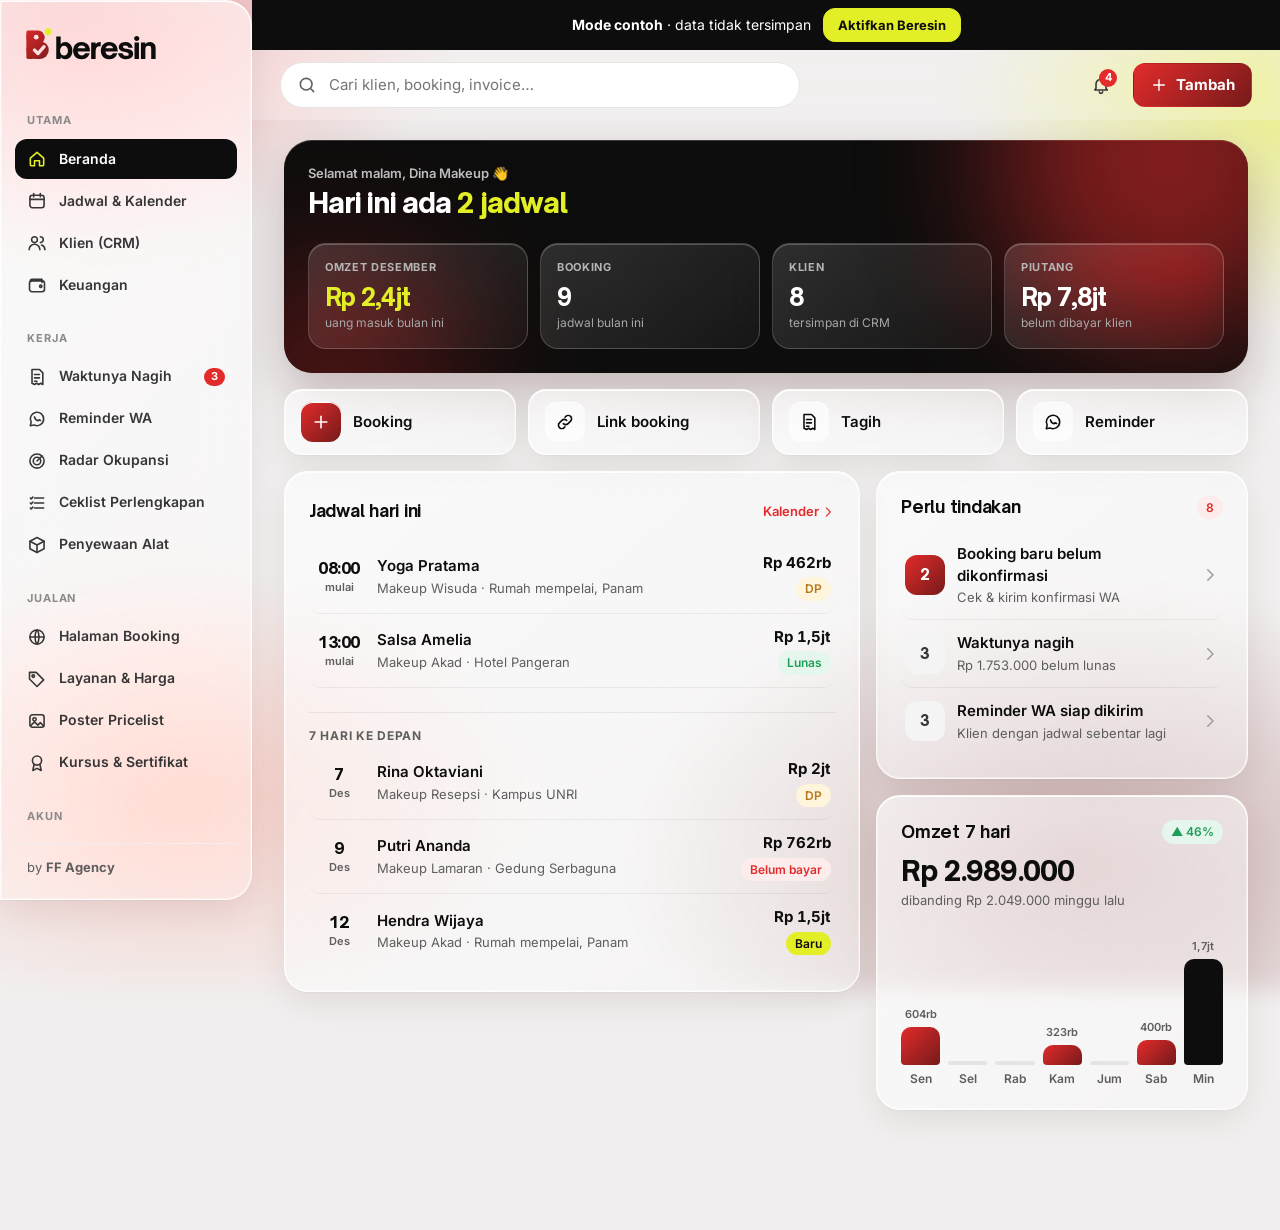
==== index.html @ 9c4baf49 "Update (v25)" ====
<!doctype html>
<html lang="id">
<head>
<meta charset="utf-8">
<meta name="viewport" content="width=device-width, initial-scale=1, viewport-fit=cover">
<title>Beresin</title>
<meta name="description" content="Kelola jadwal, booking, invoice & keuangan bisnis jasa — by FF Agency">
<meta name="theme-color" content="#0D0D0D">
<link rel="manifest" href="manifest.json">
<link rel="icon" href="img/icon.svg" type="image/svg+xml">
<link rel="apple-touch-icon" href="img/ikon-192.png">
<link rel="stylesheet" href="app.css?v=25">
</head>
<body>
<aside class="samping" id="samping">
  <a class="logo" href="#/beranda" aria-label="Beresin"><img src="img/beresin_logo_terang.svg" alt="beresin"></a>
  <nav id="navSamping"></nav>
  <div class="samping-bawah"><span class="by">by <b>FF Agency</b></span></div>
</aside>
<header class="atas">
  <a class="logo-hp" href="#/beranda"><img src="img/beresin_logo_terang.svg" alt="beresin"></a>
  <label class="cari-atas"><svg class="ik" viewBox="0 0 24 24"><circle cx="11" cy="11" r="7"/><path d="M20 20l-3.5-3.5"/></svg><input id="cariAtas" type="search" placeholder="Cari klien, booking, invoice…" autocomplete="off"></label>
  <button class="ikon-btn lonceng" data-act="go" data-v="notif" aria-label="Notifikasi"><svg class="ik" viewBox="0 0 24 24"><path d="M6 16V11a6 6 0 0 1 12 0v5l1.5 2h-15z"/><path d="M10 20a2 2 0 0 0 4 0"/></svg><span id="badgeNotif" hidden></span></button>
  <button class="btn btn-merah tambah-atas" data-act="menuTambah"><svg class="ik" viewBox="0 0 24 24"><path d="M12 5v14M5 12h14"/></svg>Tambah</button>
</header>
<main id="view" tabindex="-1"></main>
<nav class="bawah" id="navBawah"></nav>
<div id="modal" class="modal" hidden></div>
<div id="toast" class="toast" role="status" aria-live="polite"></div>
<input type="file" id="filePulih" accept="application/json" hidden>
<input type="file" id="fileGambar" accept="image/*" multiple hidden>
<script src="js/core.js?v=25"></script>
<script src="js/ui.js?v=25"></script>
<script src="js/v_beranda.js?v=25"></script>
<script src="js/v_booking.js?v=25"></script>
<script src="js/v_klien.js?v=25"></script>
<script src="js/v_uang.js?v=25"></script>
<script src="js/v_publik.js?v=25"></script>
<script src="js/v_lain.js?v=25"></script>
<script src="js/lisensi.js?v=25"></script>
<script src="js/sinkron.js?v=25"></script>
<script src="js/app.js?v=25"></script>
</body>
</html>
---- app.css ----
[hidden]{display:none!important}
@font-face{font-family:'OSO';src:url(fonts/OpenSauceOne-ExtraBold.ttf);font-weight:800;font-display:swap}
@font-face{font-family:'OSO';src:url(fonts/OpenSauceOne-Bold.ttf);font-weight:700;font-display:swap}
@font-face{font-family:'Inter';src:url(fonts/Inter-Regular.ttf);font-weight:400;font-display:swap}
@font-face{font-family:'Inter';src:url(fonts/Inter-SemiBold.ttf);font-weight:600;font-display:swap}
@font-face{font-family:'Inter';src:url(fonts/Inter-Bold.ttf);font-weight:700;font-display:swap}
:root{
  --merah:#E32B2B; --merah2:#761A1A; --grad:linear-gradient(135deg,#E32B2B,#761A1A);
  --ink:#0D0D0D; --ink2:#363636; --muted:#6B6B6B; --garis:#E4E4E4; --garis2:#EFEFEF;
  --bg:#F4F4F4; --putih:#FFF; --neon:#E3EF26; --neon-t:#5C6300;
  --hijau:#1E9E5A; --hijau-s:#E5F6EC; --kuning:#B7791F; --kuning-s:#FFF4DC; --merah-s:#FDECEC;
  --r:20px; --r-s:14px; --bayang:0 1px 2px rgba(0,0,0,.04),0 8px 24px rgba(0,0,0,.05); --bayang-l:0 30px 80px rgba(0,0,0,.25);
  --judul:'OSO',system-ui,sans-serif; --teks:'Inter',system-ui,-apple-system,'Segoe UI',Roboto,sans-serif;
  color-scheme:light;
}
*{box-sizing:border-box}
html,body{margin:0}
body{font-family:var(--teks);font-size:15px;line-height:1.45;color:var(--ink);background:var(--bg);min-height:100vh;-webkit-font-smoothing:antialiased;padding-left:252px}
body.kunci{overflow:hidden}
body.publik{padding-left:0}
body.publik .samping,body.publik .atas,body.publik .bawah{display:none}
button,input,select,textarea{font:inherit;color:inherit}
button{cursor:pointer}
a{color:inherit}
h1,h2,h3,h4{font-family:var(--judul);font-weight:800;letter-spacing:-.035em;margin:0;line-height:1.1}
.tnum{font-variant-numeric:tabular-nums}
.muted{color:var(--muted)}
.ik{width:20px;height:20px;fill:none;stroke:currentColor;stroke-width:1.9;stroke-linecap:round;stroke-linejoin:round;flex:none}

/* ---------- sidebar (desktop) ---------- */
.samping{position:fixed;inset:0 auto 0 0;width:252px;background:var(--putih);border-right:1px solid var(--garis2);display:flex;flex-direction:column;padding:22px 14px;z-index:30}
.samping .logo img{height:34px;margin:4px 10px 22px}
.samping nav{display:flex;flex-direction:column;gap:2px;overflow:auto;flex:1}
.samping nav .grup{font-size:11px;font-weight:700;letter-spacing:.08em;text-transform:uppercase;color:#9a9a9a;margin:16px 12px 6px}
.samping nav a{display:flex;align-items:center;gap:12px;padding:10px 12px;border-radius:12px;text-decoration:none;font-weight:600;color:var(--ink2)}
.samping nav a:hover{background:var(--bg)}
.samping nav a.on{background:var(--ink);color:#fff}
.samping nav a.on .ik{color:var(--neon)}
.samping nav a .jml{margin-left:auto;background:var(--merah);color:#fff;font-size:11px;font-weight:700;border-radius:99px;padding:1px 7px}
.samping-bawah{padding:14px 12px 0;border-top:1px solid var(--garis2);font-size:13px;color:var(--muted)}

/* ---------- header ---------- */
.atas{position:sticky;top:0;z-index:20;display:flex;align-items:center;gap:12px;padding:12px 28px;background:rgba(244,244,244,.85);backdrop-filter:blur(16px);-webkit-backdrop-filter:blur(16px)}
.logo-hp{display:none}
.logo-hp img{height:28px;display:block}
.cari-atas{flex:1;max-width:520px;display:flex;align-items:center;gap:10px;background:var(--putih);border:1px solid var(--garis);border-radius:999px;padding:10px 16px;color:var(--muted)}
.cari-atas input{border:0;outline:0;flex:1;background:transparent;color:var(--ink);min-width:0}
.lonceng{margin-left:auto;position:relative}
.lonceng span{position:absolute;top:4px;right:4px;min-width:18px;height:18px;border-radius:9px;background:var(--merah);color:#fff;font-size:11px;font-weight:700;display:grid;place-items:center;padding:0 4px}
main{max-width:1180px;padding:8px 28px 120px;outline:0}

/* ---------- bottom nav (HP) ---------- */
.bawah{display:none}
@media (max-width:900px){
  body{padding-left:0}
  .samping{display:none}
  .atas{padding:10px 16px;gap:10px}
  .logo-hp{display:block}
  .cari-atas{display:none}
  .tambah-atas{display:none}
  main{padding:4px 16px 120px}
  .bawah{display:grid;grid-template-columns:repeat(5,1fr);position:fixed;left:10px;right:10px;bottom:calc(10px + env(safe-area-inset-bottom));z-index:25;background:rgba(13,13,13,.94);backdrop-filter:blur(16px);-webkit-backdrop-filter:blur(16px);border-radius:24px;padding:8px 6px;box-shadow:0 14px 40px rgba(0,0,0,.3)}
  .bawah a,.bawah button{border:0;background:none;color:#bdbdbd;display:flex;flex-direction:column;align-items:center;gap:3px;font-size:11px;font-weight:600;text-decoration:none;padding:4px 0}
  .bawah a.on{color:#fff}.bawah a.on .ik{color:var(--neon)}
  .bawah .fab{align-self:center}
  .bawah .fab span{width:48px;height:48px;border-radius:16px;background:var(--grad);display:grid;place-items:center;color:#fff;box-shadow:0 8px 20px rgba(227,43,43,.45);margin-top:-22px}
  .bawah .fab .ik{width:24px;height:24px;stroke-width:2.4}
}

/* ---------- komponen ---------- */
.btn{border:1px solid var(--garis);background:var(--putih);border-radius:12px;padding:10px 16px;font-weight:700;display:inline-flex;align-items:center;justify-content:center;gap:8px;white-space:nowrap;text-decoration:none;transition:transform .12s, background .15s}
.btn:active{transform:scale(.97)}
.btn:hover{border-color:#cfcfcf}
.btn .ik{width:18px;height:18px}
.btn-merah{background:var(--grad);border-color:transparent;color:#fff}
.btn-hitam{background:var(--ink);border-color:var(--ink);color:#fff}
.btn-hitam .ik{color:var(--neon)}
.btn-neon{background:var(--neon);border-color:var(--neon);color:var(--ink)}
.btn-wa{background:#1FAF5A;border-color:#1FAF5A;color:#fff}
.btn-hapus{color:var(--merah);border-color:#F3CACA}
.btn-kecil{padding:6px 11px;font-size:13px;border-radius:10px}
.btn-blok{width:100%}
.ikon-btn{border:0;background:transparent;width:40px;height:40px;border-radius:12px;display:grid;place-items:center;color:var(--ink2)}
.ikon-btn:hover{background:rgba(0,0,0,.05)}
.aksi-baris{display:flex;gap:10px;flex-wrap:wrap;justify-content:flex-end}
.kartu{background:var(--putih);border-radius:var(--r);box-shadow:var(--bayang);padding:20px}
.kartu+.kartu{margin-top:16px}
.kartu h3{font-size:19px;margin-bottom:12px;display:flex;align-items:center;gap:8px}
.judul-hal{display:flex;align-items:flex-end;justify-content:space-between;gap:16px;margin:18px 0 18px;flex-wrap:wrap}
.judul-hal h1{font-size:34px}
.judul-hal p{margin:6px 0 0;color:var(--muted)}
.grid{display:grid;gap:16px}
.g2{grid-template-columns:repeat(2,minmax(0,1fr))}.g3{grid-template-columns:repeat(3,minmax(0,1fr))}.g4{grid-template-columns:repeat(4,minmax(0,1fr))}
@media (max-width:900px){.g3,.g4{grid-template-columns:repeat(2,minmax(0,1fr))}.judul-hal h1{font-size:28px}}
@media (max-width:560px){.g2{grid-template-columns:1fr}}
.chip{display:inline-flex;align-items:center;gap:6px;font-size:12px;font-weight:700;padding:4px 10px;border-radius:999px;background:var(--bg);color:var(--ink2);white-space:nowrap}
.chip.lunas{background:var(--hijau-s);color:var(--hijau)}
.chip.dp{background:var(--kuning-s);color:var(--kuning)}
.chip.belum{background:var(--merah-s);color:var(--merah)}
.chip.hitam{background:var(--ink);color:#fff}
.chip.neon{background:var(--neon);color:var(--ink)}
.chip.batal{background:#eee;color:#888;text-decoration:line-through}
.kosong{text-align:center;padding:36px 16px;color:var(--muted)}
.kosong .ik{width:40px;height:40px;color:#c7c7c7;margin-bottom:8px}
.tabs{display:flex;gap:6px;background:var(--putih);padding:5px;border-radius:14px;box-shadow:var(--bayang);overflow:auto;scrollbar-width:none}
.tabs button{border:0;background:transparent;padding:8px 14px;border-radius:10px;font-weight:700;color:var(--muted);white-space:nowrap}
.tabs button.on{background:var(--ink);color:#fff}
.sep{height:1px;background:var(--garis2);margin:14px 0}

/* stat & hero */
.hero{position:relative;overflow:hidden;background:var(--ink);color:#fff;border-radius:26px;padding:26px;box-shadow:var(--bayang)}
.hero .gumpal{position:absolute;border-radius:50%;filter:blur(70px);pointer-events:none}
.hero>*{position:relative}
.hero .salam{color:#bdbdbd;font-weight:600}
.hero h1{font-size:30px;margin-top:4px}
.statgrid{display:grid;grid-template-columns:repeat(4,1fr);gap:12px;margin-top:22px}
@media (max-width:700px){.statgrid{grid-template-columns:repeat(2,1fr)}}
.stat{background:rgba(255,255,255,.07);border:1px solid rgba(255,255,255,.14);border-radius:18px;padding:14px 16px;backdrop-filter:blur(10px)}
.stat .l{font-size:11px;letter-spacing:.08em;text-transform:uppercase;color:#aaa;font-weight:700}
.stat .v{font-family:var(--judul);font-weight:800;font-size:24px;letter-spacing:-.03em;margin-top:4px}
.stat .v.neon{color:var(--neon)}
.stat .s{font-size:12px;color:#aaa;margin-top:2px}
.aksi-cepat{display:grid;grid-template-columns:repeat(4,1fr);gap:10px;margin-top:16px}
.aksi-cepat button{border:0;background:var(--putih);border-radius:18px;padding:14px 8px;display:flex;flex-direction:column;align-items:center;gap:8px;font-weight:700;font-size:13px;box-shadow:var(--bayang)}
.aksi-cepat button span{width:44px;height:44px;border-radius:14px;display:grid;place-items:center;background:var(--bg)}
.aksi-cepat button:first-child span{background:var(--grad);color:#fff}

/* list item */
.item{display:flex;align-items:center;gap:14px;padding:12px 4px;border-bottom:1px solid var(--garis2);cursor:pointer;border-radius:12px}
.item:last-child{border-bottom:0}
.item:hover{background:#fafafa}
.item .av{width:44px;height:44px;border-radius:14px;background:var(--bg);display:grid;place-items:center;font-family:var(--judul);font-weight:800;flex:none;color:var(--ink2)}
.item .av.merah{background:var(--grad);color:#fff}
.item .tengah{flex:1;min-width:0}
.item .t1{font-weight:700;white-space:nowrap;overflow:hidden;text-overflow:ellipsis}
.item .t2{font-size:13px;color:var(--muted);white-space:nowrap;overflow:hidden;text-overflow:ellipsis}
.item .kanan{text-align:right;flex:none}
.item .kanan b{display:block;font-variant-numeric:tabular-nums}
.waktu{width:56px;flex:none;text-align:center;font-family:var(--judul);font-weight:800;font-size:17px;letter-spacing:-.03em}
.waktu small{display:block;font-family:var(--teks);font-weight:600;font-size:11px;color:var(--muted);letter-spacing:0}

/* kalender */
.kal{display:grid;grid-template-columns:repeat(7,1fr);gap:6px}
.kal .h{font-size:11px;font-weight:700;color:var(--muted);text-align:center;padding:4px 0;text-transform:uppercase;letter-spacing:.05em}
.kal button{border:0;background:var(--bg);border-radius:12px;aspect-ratio:1/1;min-height:44px;display:flex;flex-direction:column;align-items:center;justify-content:center;gap:3px;font-weight:700;position:relative}
.kal button.lain{opacity:.35}
.kal button.ini{outline:2px solid var(--ink)}
.kal button.pilih{background:var(--ink);color:#fff}
.kal button .titik{display:flex;gap:2px}
.kal button .titik i{width:5px;height:5px;border-radius:50%;background:var(--merah)}
.kal button.pilih .titik i{background:var(--neon)}
.kal.radar button{color:var(--ink)}
.kal-kepala{display:flex;align-items:center;justify-content:space-between;margin-bottom:12px}
.kal-kepala h3{margin:0}

/* form */
.form{display:grid;gap:14px}
.f{display:grid;gap:6px}
.f>span{font-size:13px;font-weight:700;color:var(--ink2)}
.f small{color:var(--muted);font-size:12px}
.f input,.f select,.f textarea,.inp{width:100%;border:1px solid var(--garis);background:var(--putih);border-radius:12px;padding:11px 13px;outline:0;min-height:44px}
.f textarea{min-height:90px;resize:vertical}
.f input:focus,.f select:focus,.f textarea:focus,.inp:focus{border-color:var(--ink);box-shadow:0 0 0 3px rgba(13,13,13,.08)}
.dua{display:grid;grid-template-columns:1fr 1fr;gap:12px}
.tiga{display:grid;grid-template-columns:1fr 1fr 1fr;gap:12px}
@media (max-width:560px){.tiga{grid-template-columns:1fr 1fr}}
.bagian{border:1px solid var(--garis2);border-radius:16px;padding:16px;display:grid;gap:12px}
.bagian>h4{font-size:15px;display:flex;align-items:center;gap:8px}
.bagian>h4 i{font-style:normal;width:22px;height:22px;border-radius:7px;background:var(--ink);color:var(--neon);display:grid;place-items:center;font-size:12px}
.pilihan{display:flex;flex-wrap:wrap;gap:8px}
.pilihan button{border:1px solid var(--garis);background:var(--putih);border-radius:12px;padding:9px 13px;font-weight:600;text-align:left}
.pilihan button.on{border-color:var(--ink);background:var(--ink);color:#fff}
.pilihan button small{display:block;font-size:12px;opacity:.75;font-weight:600}
.baris-item{display:grid;grid-template-columns:1fr 70px 130px 36px;gap:8px;align-items:center}
@media (max-width:560px){.baris-item{grid-template-columns:1fr 56px 104px 32px}}
.total-box{background:var(--ink);color:#fff;border-radius:16px;padding:16px;display:grid;gap:6px}
.total-box div{display:flex;justify-content:space-between;font-size:14px;color:#ccc}
.total-box div.besar{font-family:var(--judul);font-weight:800;font-size:22px;color:#fff;letter-spacing:-.03em;margin-top:4px}
.total-box div.besar b{color:var(--neon)}
.cek{display:flex;align-items:center;gap:10px;padding:10px 12px;border:1px solid var(--garis);border-radius:12px;cursor:pointer;font-weight:600}
.cek input{width:20px;height:20px;accent-color:var(--ink)}
.cek.ok{background:var(--hijau-s);border-color:#bfe6cf}
.cek.ok span{text-decoration:line-through;color:var(--muted)}

/* modal */
.modal{position:fixed;inset:0;z-index:50;background:rgba(13,13,13,.45);backdrop-filter:blur(4px);display:flex;align-items:center;justify-content:center;padding:20px;animation:mm .18s}
@keyframes mm{from{opacity:0}}
.lembar{background:var(--putih);border-radius:24px;width:min(640px,100%);max-height:calc(100vh - 40px);overflow:auto;padding:22px;box-shadow:var(--bayang-l);animation:naik .22s cubic-bezier(.2,.8,.2,1)}
.modal.lebar .lembar{width:min(900px,100%)}
.modal.kecil .lembar{width:min(420px,100%)}
@keyframes naik{from{transform:translateY(20px);opacity:0}}
.lembar-kepala{display:flex;align-items:flex-start;justify-content:space-between;gap:12px;margin-bottom:16px}
.lembar-kepala h2{font-size:24px}
.lembar-kepala p{margin:4px 0 0;color:var(--muted);font-size:14px}
.lembar-kaki{position:sticky;bottom:-22px;background:var(--putih);padding:14px 0 0;margin-top:6px;display:flex;gap:10px;justify-content:flex-end;flex-wrap:wrap}
@media (max-width:600px){.modal{align-items:flex-end;padding:0}.lembar{border-radius:24px 24px 0 0;max-height:94vh;padding:20px 16px calc(20px + env(safe-area-inset-bottom))}}
.menu-tambah{display:grid;grid-template-columns:repeat(3,1fr);gap:10px}
.menu-tambah button{border:1px solid var(--garis2);background:var(--putih);border-radius:18px;padding:16px 10px;display:flex;flex-direction:column;align-items:center;gap:8px;font-weight:700;font-size:13px}
.menu-tambah button span{width:46px;height:46px;border-radius:14px;display:grid;place-items:center;background:var(--bg)}
.menu-tambah button:first-child span{background:var(--grad);color:#fff}

.toast{position:fixed;left:50%;bottom:110px;transform:translate(-50%,30px);background:var(--ink);color:#fff;padding:12px 18px;border-radius:14px;font-weight:600;opacity:0;pointer-events:none;transition:.25s;z-index:60;display:flex;gap:12px;align-items:center;max-width:calc(100vw - 32px)}
.toast.on{opacity:1;transform:translate(-50%,0);pointer-events:auto}
.toast button{border:0;background:var(--neon);color:var(--ink);font-weight:700;border-radius:8px;padding:4px 10px}

/* menu lainnya */
.menu-grid{display:grid;grid-template-columns:repeat(4,1fr);gap:12px}
@media (max-width:700px){.menu-grid{grid-template-columns:repeat(3,1fr)}}
.menu-grid button{border:0;background:var(--putih);border-radius:18px;padding:16px 8px;display:flex;flex-direction:column;align-items:center;gap:8px;font-weight:700;font-size:13px;box-shadow:var(--bayang);text-align:center}
.menu-grid button span{width:46px;height:46px;border-radius:14px;display:grid;place-items:center;background:var(--bg);color:var(--ink)}
.menu-grid button small{font-weight:500;color:var(--muted);font-size:11px;line-height:1.25}

/* chart */
.bar-chart{display:flex;align-items:flex-end;gap:8px;height:150px;padding-top:10px}
.bar-chart .b{flex:1;display:flex;flex-direction:column;align-items:center;gap:6px;height:100%;justify-content:flex-end}
.bar-chart .b i{display:block;width:100%;max-width:44px;border-radius:10px 10px 4px 4px;background:var(--grad);min-height:4px}
.bar-chart .b.nol i{background:var(--garis)}
.bar-chart .b.ini i{background:var(--ink)}
.bar-chart .b small{font-size:11px;color:var(--muted);font-weight:600}
.bar-chart .b em{font-style:normal;font-size:11px;font-weight:700;color:var(--ink2)}

/* invoice */
.invoice{background:var(--putih);border-radius:20px;padding:32px;max-width:760px;margin:0 auto;box-shadow:var(--bayang)}
.invoice .kepala{display:flex;justify-content:space-between;gap:20px;align-items:flex-start;border-bottom:2px solid var(--ink);padding-bottom:18px}
.invoice .kepala h1{font-size:30px}
.invoice table{width:100%;border-collapse:collapse;margin-top:18px}
.invoice th{text-align:left;font-size:12px;letter-spacing:.06em;text-transform:uppercase;color:var(--muted);padding:8px 0;border-bottom:1px solid var(--garis)}
.invoice td{padding:10px 0;border-bottom:1px solid var(--garis2)}
.invoice td:last-child,.invoice th:last-child{text-align:right}
.invoice .ringkas{margin-left:auto;width:min(320px,100%);margin-top:16px;display:grid;gap:6px}
.invoice .ringkas div{display:flex;justify-content:space-between}
.invoice .ringkas .tot{font-family:var(--judul);font-weight:800;font-size:22px;border-top:2px solid var(--ink);padding-top:8px}
.cap-lunas{display:inline-block;border:3px solid var(--hijau);color:var(--hijau);font-family:var(--judul);font-weight:800;font-size:22px;padding:4px 14px;border-radius:10px;transform:rotate(-8deg)}
@media print{
  body{padding:0;background:#fff}
  .samping,.atas,.bawah,.no-print,.toast{display:none!important}
  main{padding:0;max-width:none}
  .invoice{box-shadow:none;padding:0}
  .kartu{box-shadow:none;border:1px solid #ddd;break-inside:avoid}
}

/* halaman publik */
.pub{max-width:760px;margin:0 auto;padding:0 16px 60px}
.pub-hero{position:relative;overflow:hidden;color:#fff;border-radius:0 0 30px 30px;padding:46px 26px 30px;margin:0 -16px;background:var(--ink)}
.pub-hero .gumpal{position:absolute;border-radius:50%;filter:blur(80px);opacity:.6}
.pub-hero>*{position:relative}
.pub-hero .ava{width:76px;height:76px;border-radius:24px;background:var(--grad);display:grid;place-items:center;font-family:var(--judul);font-weight:800;font-size:34px;margin-bottom:16px;box-shadow:0 10px 30px rgba(0,0,0,.4)}
.pub-hero h1{font-size:34px}
.pub-hero p{color:#ccc;margin:8px 0 0}
.pub-galeri{display:grid;grid-template-columns:repeat(3,1fr);gap:8px;margin-top:16px}
.pub-galeri img{width:100%;aspect-ratio:1/1;object-fit:cover;border-radius:14px}
.layanan-pub{display:grid;gap:10px}
.layanan-pub button{border:1px solid var(--garis);background:var(--putih);border-radius:16px;padding:14px 16px;display:flex;justify-content:space-between;align-items:center;gap:12px;text-align:left}
.layanan-pub button.on{border-color:var(--ink);box-shadow:0 0 0 2px var(--ink)}
.layanan-pub b{font-family:var(--judul);font-weight:800;letter-spacing:-.02em}
.kal button.penuh{background:#eee;color:#aaa;text-decoration:line-through;cursor:not-allowed}
.kal button.ada{background:var(--kuning-s)}
.kaki-pub{text-align:center;color:var(--muted);font-size:13px;margin-top:30px}
.kaki-pub img{height:18px;vertical-align:-4px}

/* langganan */
.paket{border:1px solid var(--garis);border-radius:20px;padding:20px;display:grid;gap:10px;align-content:start}
.paket.unggul{background:var(--ink);color:#fff;border-color:var(--ink)}
.paket .harga{font-family:var(--judul);font-weight:800;font-size:30px;letter-spacing:-.03em}
.paket ul{margin:0;padding:0;list-style:none;display:grid;gap:6px;font-size:14px}
.paket li::before{content:'✓ ';color:var(--merah);font-weight:700}
.paket.unggul li::before{color:var(--neon)}

/* animasi masuk */
.masuk>*{animation:naik .35s cubic-bezier(.2,.8,.2,1) both}
.masuk>*:nth-child(2){animation-delay:.04s}.masuk>*:nth-child(3){animation-delay:.08s}.masuk>*:nth-child(4){animation-delay:.12s}.masuk>*:nth-child(5){animation-delay:.16s}
@media (prefers-reduced-motion:reduce){*{animation:none!important;transition:none!important}}
@media (pointer:coarse){.btn{min-height:44px}.btn-kecil{min-height:36px}}

/* anti melebar di HP */
.grid>*,.dua>*,.tiga>*,.item .tengah,.kartu{min-width:0}
.hero{overflow:hidden}
html,body{max-width:100%;overflow-x:clip}
.kal{grid-template-columns:repeat(7,minmax(0,1fr))}
.kal button{min-width:0;min-height:38px}
@media (max-width:420px){.kal{gap:4px}.kal button{border-radius:9px}}
.tabs{max-width:100%;overflow-x:auto;scrollbar-width:none}

/* ================= GLASS ala Apple (liquid glass) ================= */
:root{
  --kaca:linear-gradient(140deg,rgba(255,255,255,.64),rgba(255,255,255,.34));
  --kaca-blur:blur(28px) saturate(180%);
  --kaca-garis:rgba(255,255,255,.8);
  --kaca-bayang:inset 0 1px 0 rgba(255,255,255,.95),inset 0 0 0 1px rgba(255,255,255,.35),0 1px 2px rgba(60,10,10,.04),0 12px 34px rgba(60,10,10,.08);
}
/* latar berwarna supaya kaca kelihatan */
body{background:#F1EFEF}
body::before{content:'';position:fixed;inset:-10%;z-index:-1;pointer-events:none;
  background:
    radial-gradient(38% 34% at 12% 8%,rgba(227,43,43,.42),transparent 70%),
    radial-gradient(30% 30% at 92% 18%,rgba(227,239,38,.48),transparent 70%),
    radial-gradient(42% 38% at 78% 88%,rgba(118,26,26,.32),transparent 70%),
    radial-gradient(34% 30% at 20% 82%,rgba(255,150,130,.40),transparent 70%),
    #F1EFEF;
  filter:blur(10px)}
.kartu,.aksi-cepat button,.tabs,.paket:not(.unggul),.lembar,.samping,.btn:not(.btn-merah):not(.btn-hitam):not(.btn-neon):not(.btn-wa):not(.btn-hapus){
  background:var(--kaca);backdrop-filter:var(--kaca-blur);-webkit-backdrop-filter:var(--kaca-blur);
  border:1px solid var(--kaca-garis);box-shadow:var(--kaca-bayang)}
.kartu{border-radius:24px}
.samping{border-right:1px solid var(--kaca-garis);border-radius:0 26px 26px 0}
.atas{background:rgba(241,239,239,.45);backdrop-filter:blur(24px) saturate(180%);-webkit-backdrop-filter:blur(24px) saturate(180%)}
.lembar{background:linear-gradient(140deg,rgba(255,255,255,.86),rgba(255,255,255,.7))}
.modal{background:rgba(13,13,13,.28);backdrop-filter:blur(8px) saturate(140%);-webkit-backdrop-filter:blur(8px) saturate(140%)}
.aksi-cepat button span{background:rgba(255,255,255,.6);box-shadow:inset 0 1px 0 #fff}
.item{border-bottom-color:rgba(13,13,13,.06)}
.item:hover{background:rgba(255,255,255,.55)}
.f input,.f select,.f textarea,.inp{background:rgba(255,255,255,.6);border-color:rgba(13,13,13,.08)}
.kal button{background:rgba(255,255,255,.55);box-shadow:inset 0 1px 0 rgba(255,255,255,.9)}
.paket.unggul{background:linear-gradient(140deg,rgba(25,25,25,.92),rgba(13,13,13,.82));backdrop-filter:var(--kaca-blur);-webkit-backdrop-filter:var(--kaca-blur);box-shadow:inset 0 1px 0 rgba(255,255,255,.18),0 16px 40px rgba(0,0,0,.25)}
.hero{box-shadow:inset 0 1px 0 rgba(255,255,255,.18),0 20px 50px rgba(60,10,10,.25)}
.stat{background:linear-gradient(140deg,rgba(255,255,255,.14),rgba(255,255,255,.04));border-color:rgba(255,255,255,.18);box-shadow:inset 0 1px 0 rgba(255,255,255,.22);backdrop-filter:blur(16px) saturate(160%)}
@media (max-width:900px){.bawah{background:rgba(18,18,18,.72)!important;backdrop-filter:blur(26px) saturate(180%)!important;-webkit-backdrop-filter:blur(26px) saturate(180%)!important;box-shadow:inset 0 1px 0 rgba(255,255,255,.14),0 14px 40px rgba(0,0,0,.3)}}
@media print{body::before{display:none}body{background:#fff}.kartu{background:#fff;backdrop-filter:none;box-shadow:none;border:1px solid #eee}}
@media (max-width:600px){.g3:has(.paket){grid-template-columns:1fr}}
/* kartu kaca penanda menu aktif (nav bawah HP) */
@media (max-width:900px){
  .bawah a{margin:0 3px;padding:7px 0 6px;border-radius:17px;border:1px solid transparent;transition:background .2s,border-color .2s,transform .2s}
  .bawah a.on{background:linear-gradient(160deg,rgba(255,255,255,.24),rgba(255,255,255,.08));border-color:rgba(255,255,255,.22);
    box-shadow:inset 0 1px 0 rgba(255,255,255,.35),0 6px 16px rgba(0,0,0,.25);backdrop-filter:blur(10px);-webkit-backdrop-filter:blur(10px);animation:navPop .28s cubic-bezier(.2,.9,.3,1.3)}
  .bawah a:active{transform:scale(.94)}
}
@keyframes navPop{from{transform:scale(.85);opacity:.4}to{transform:scale(1);opacity:1}}

/* ===== nav bawah: kaca BENING (iOS) ===== */
@media (max-width:900px){
  .bawah{background:linear-gradient(160deg,rgba(255,255,255,.42),rgba(255,255,255,.18))!important;
    backdrop-filter:blur(22px) saturate(200%)!important;-webkit-backdrop-filter:blur(22px) saturate(200%)!important;
    border:1px solid rgba(255,255,255,.7);
    box-shadow:inset 0 1px 0 rgba(255,255,255,.95),inset 0 -1px 0 rgba(255,255,255,.3),0 12px 34px rgba(60,10,10,.14)!important}
  .bawah a,.bawah button{color:#4a4a4a}
  .bawah a.on{color:var(--ink);background:linear-gradient(160deg,rgba(255,255,255,.85),rgba(255,255,255,.5));border-color:rgba(255,255,255,.95);
    box-shadow:inset 0 1px 0 #fff,0 4px 14px rgba(60,10,10,.12)}
  .bawah a.on .ik{color:var(--merah)}
}

/* ===== transisi antar halaman ===== */
#view.tr-kanan{animation:trKanan .38s cubic-bezier(.22,.9,.3,1)}
#view.tr-kiri{animation:trKiri .38s cubic-bezier(.22,.9,.3,1)}
#view.tr-naik{animation:trNaik .34s cubic-bezier(.22,.9,.3,1)}
#view.tr-kanan .masuk>*,#view.tr-kiri .masuk>*{animation:none}
@keyframes trKanan{from{opacity:0;transform:translateX(40px) scale(.985);filter:blur(4px)}to{opacity:1;transform:none;filter:none}}
@keyframes trKiri{from{opacity:0;transform:translateX(-40px) scale(.985);filter:blur(4px)}to{opacity:1;transform:none;filter:none}}
@keyframes trNaik{from{opacity:0;transform:translateY(16px) scale(.99);filter:blur(3px)}to{opacity:1;transform:none;filter:none}}
@media (prefers-reduced-motion:reduce){#view.tr-kanan,#view.tr-kiri,#view.tr-naik{animation:trFade .2s}@keyframes trFade{from{opacity:0}}}

/* ================= HIERARKI v2 — standar HIG / Material 3 =================
   Grid 8pt · skala tipe 12/13/15/17/22/28/32 · target sentuh ≥44px · kontras WCAG AA */
:root{
  --s1:4px;--s2:8px;--s3:12px;--s4:16px;--s5:24px;--s6:32px;--s7:48px;
  --t-cap:12px;--t-label:13px;--t-body:15px;--t-judul:17px;--t-sub:22px;--t-hal:32px;
  --muted:#5E5E5E; /* AA 4.5:1 di atas kaca */
}
main{max-width:1200px;margin:0 auto 0 0;padding:var(--s2) var(--s6) 120px}
/* judul halaman: 1 H1, subjudul, aksi di kanan */
.judul-hal{margin:var(--s5) 0 var(--s5);gap:var(--s4);align-items:flex-end}
.judul-hal h1{font-size:var(--t-hal);line-height:1.15;letter-spacing:-.03em}
.judul-hal p{font-size:var(--t-body);margin-top:var(--s2);color:var(--muted);max-width:60ch}
.judul-hal .aksi-baris{gap:var(--s2)}
/* kartu & judul kartu */
.kartu{padding:var(--s5)}
.kartu+.kartu{margin-top:var(--s4)}
.kartu h3{font-size:var(--t-judul);font-weight:700;line-height:1.3;letter-spacing:-.015em;margin-bottom:var(--s4);gap:var(--s2)}
.kartu h3 .ik{width:18px;height:18px;color:var(--muted)}
.kk{display:flex;align-items:center;justify-content:space-between;gap:var(--s3);margin-bottom:var(--s3)}
.kk h3{margin:0!important}
.kk.sub{margin:var(--s5) 0 var(--s1);padding-top:var(--s4);border-top:1px solid rgba(13,13,13,.07)}
.kk h4{font-family:var(--teks);font-size:var(--t-cap);font-weight:700;letter-spacing:.06em;text-transform:uppercase;color:var(--muted)}
.link-kk{display:inline-flex;align-items:center;gap:2px;font-size:var(--t-label);font-weight:600;color:var(--merah);text-decoration:none;min-height:32px}
.link-kk .ik{width:14px;height:14px}
.link-kk:hover{text-decoration:underline}
.angka-besar{font-family:var(--judul);font-weight:800;font-size:28px;letter-spacing:-.03em;line-height:1.1}
.kecil{font-size:var(--t-label);margin:var(--s1) 0 0}
.grid{gap:var(--s4)}
/* list: 1 baris utama tebal, sisanya regular */
.item{padding:var(--s3) var(--s1);gap:var(--s3);min-height:56px}
.item .t1{font-weight:600;font-size:var(--t-body)}
.item .t2{font-size:var(--t-label);margin-top:2px}
.item .kanan{display:flex;flex-direction:column;align-items:flex-end;gap:4px}
.item .kanan b{font-weight:700;font-size:var(--t-body)}
.item>.ik:last-child{color:#9a9a9a;width:18px;height:18px}
.item .av{width:40px;height:40px;border-radius:12px;font-size:15px}
.waktu{width:52px;font-size:16px}
.chip{font-size:var(--t-cap);font-weight:600;padding:3px 9px}
/* hero beranda */
.hero{padding:var(--s5);border-radius:28px}
.hero .salam{font-size:var(--t-label);font-weight:600}
.hero h1{font-size:28px;margin-top:var(--s1);line-height:1.15}
.statgrid{gap:var(--s3);margin-top:var(--s5)}
.stat{padding:var(--s4)}
.stat .l{font-size:11px;letter-spacing:.06em;color:#b5b5b5}
.stat .v{font-size:24px;margin-top:var(--s2);line-height:1.1}
.stat .s{font-size:var(--t-cap);color:#a8a8a8;margin-top:var(--s1)}
/* aksi cepat: ringkas, horizontal di layar lebar */
.aksi-cepat{gap:var(--s3);margin-top:var(--s4)}
.aksi-cepat button{flex-direction:row;justify-content:flex-start;gap:var(--s3);padding:var(--s3) var(--s4);font-size:var(--t-body);font-weight:600;border-radius:18px;min-height:64px;text-align:left}
.aksi-cepat button span{width:40px;height:40px;border-radius:12px;flex:none}
/* layout beranda: 8/4 kolom, mobile = prioritas tindakan dulu */
.beranda-grid{display:grid;gap:var(--s4);margin-top:var(--s4);grid-template-columns:minmax(0,1.55fr) minmax(0,1fr);
  grid-template-areas:"jadwal tindakan" "jadwal omzet";align-items:start}
.beranda-grid>.kartu{margin:0}
.area-jadwal{grid-area:jadwal}.area-tindakan{grid-area:tindakan}.area-omzet{grid-area:omzet}
/* grafik batang: label sejajar di bawah */
.bar-chart{height:160px;gap:var(--s2);margin-top:var(--s4)}
.bar-chart .b{gap:var(--s2)}
.bar-chart .b .trk{flex:1;width:100%;display:flex;flex-direction:column;align-items:center;justify-content:flex-end;gap:4px;min-height:0}
.bar-chart .b em{font-size:11px;color:var(--muted);font-weight:600}
.bar-chart .b small{font-size:var(--t-cap);line-height:1}
/* menu Lainnya */
.menu-grid{gap:var(--s3)}
.menu-grid button{padding:var(--s4) var(--s2);font-size:var(--t-label);font-weight:600;gap:var(--s2);min-height:120px;justify-content:flex-start}
/* form & modal */
.form{gap:var(--s4)}
.f>span{font-size:var(--t-label);font-weight:600}
.lembar{padding:var(--s5)}
.lembar-kepala h2{font-size:var(--t-sub);line-height:1.2}
/* sidebar */
.samping nav .grup{margin:var(--s5) var(--s3) var(--s2);color:#8a8a8a}
.samping nav a{min-height:40px;font-size:14px}

/* tablet & HP (header ringkas, FAB jadi satu-satunya tombol Tambah) */
@media (max-width:900px){
  .atas .tambah-atas{display:none!important}
  main{padding:var(--s1) var(--s4) 120px}
  .judul-hal{margin:var(--s4) 0 var(--s4)}
  .judul-hal h1{font-size:28px}
}
@media (max-width:760px){
  .beranda-grid{grid-template-columns:minmax(0,1fr);grid-template-areas:"tindakan" "jadwal" "omzet"}
}
@media (max-width:600px){
  .judul-hal{align-items:stretch}
  .judul-hal>div:first-child{flex:1 1 100%}
  .judul-hal h1{font-size:26px}
  .judul-hal .aksi-baris{justify-content:flex-start;width:100%}
  .kartu{padding:var(--s4);border-radius:22px}
  .hero{padding:var(--s5) var(--s4);border-radius:24px}
  .hero h1{font-size:24px}
  .stat{padding:var(--s3)}
  .stat .v{font-size:20px}
  .aksi-cepat{grid-template-columns:repeat(4,minmax(0,1fr));gap:var(--s2)}
  .aksi-cepat button{flex-direction:column;justify-content:center;text-align:center;gap:6px;padding:var(--s3) 4px;font-size:12px;min-height:84px}
  .angka-besar{font-size:24px}
}
.area-tindakan .item .t1,.area-tindakan .item .t2{white-space:normal}
.bar-chart .b{min-width:0}
/* Lainnya: daftar berkelompok (inset grouped list) */
.menu-grup{display:grid;gap:var(--s5);grid-template-columns:repeat(auto-fit,minmax(min(100%,340px),1fr));align-items:start}
.label-grup{font-family:var(--teks);font-size:var(--t-cap);font-weight:700;letter-spacing:.06em;text-transform:uppercase;color:var(--muted);margin:0 0 var(--s2) var(--s4)}
.kartu.daftar{padding:var(--s1) var(--s4)}
a.item{text-decoration:none;color:inherit}
.daftar .item .av{color:var(--ink)}
.daftar .item .av .ik{width:20px;height:20px}
/* HP: aksi utama (merah) penuh di atas, aksi sekunder sejajar di bawahnya; tab = segmented control */
@media (max-width:600px){
  .judul-hal .aksi-baris>.btn,.judul-hal .aksi-baris>a.btn{flex:1 1 0}
  .judul-hal .aksi-baris>.btn-merah{order:-1;flex:1 1 100%}
  .tabs{display:flex;width:100%}
  .tabs button{flex:1 0 auto;padding:8px 10px;font-size:var(--t-label)}
}
/* Jenis usaha */
.pa-kepala{display:flex;align-items:center;gap:var(--s4)}
.pa-ikon{width:56px;height:56px;border-radius:16px;background:var(--grad);color:#fff;display:grid;place-items:center;flex:none;box-shadow:0 8px 20px rgba(227,43,43,.3)}
.pa-ikon .ik{width:26px;height:26px}
.pa-kepala h2{font-size:var(--t-sub);margin-top:2px}
.profesi-grid{display:grid;gap:var(--s3);grid-template-columns:repeat(auto-fill,minmax(min(100%,260px),1fr))}
.profesi-kartu{display:flex;align-items:center;gap:var(--s3);text-align:left;padding:var(--s3) var(--s4);min-height:72px;border-radius:18px;
  background:var(--kaca);backdrop-filter:var(--kaca-blur);-webkit-backdrop-filter:var(--kaca-blur);border:1px solid var(--kaca-garis);box-shadow:var(--kaca-bayang)}
.profesi-kartu>span{width:44px;height:44px;border-radius:12px;background:rgba(255,255,255,.7);display:grid;place-items:center;flex:none;box-shadow:inset 0 1px 0 #fff}
.profesi-kartu>div{flex:1;min-width:0}
.profesi-kartu b{display:block;font-weight:600;font-size:var(--t-body)}
.profesi-kartu small{display:block;color:var(--muted);font-size:var(--t-cap);white-space:nowrap;overflow:hidden;text-overflow:ellipsis;margin-top:2px}
.profesi-kartu>.ik{color:#9a9a9a;width:18px;height:18px}
.profesi-kartu.on{border-color:var(--ink);box-shadow:0 0 0 1.5px var(--ink),var(--kaca-bayang)}
.profesi-kartu.on>span{background:var(--grad);color:#fff}
.profesi-kartu em{font-style:normal}
.chip .ik{width:13px;height:13px}
.btn:disabled{opacity:.5;cursor:default}

/* mode contoh (belum aktivasi) */
.pita-contoh{position:sticky;top:0;z-index:60;display:flex;align-items:center;justify-content:center;gap:12px;flex-wrap:wrap;padding:8px 16px;background:var(--ink,#0D0D0D);color:#fff;font-size:14px;text-align:center}
.pita-contoh .btn{min-height:34px;padding:0 14px;font-size:13px}
body.publik .pita-contoh{display:none}
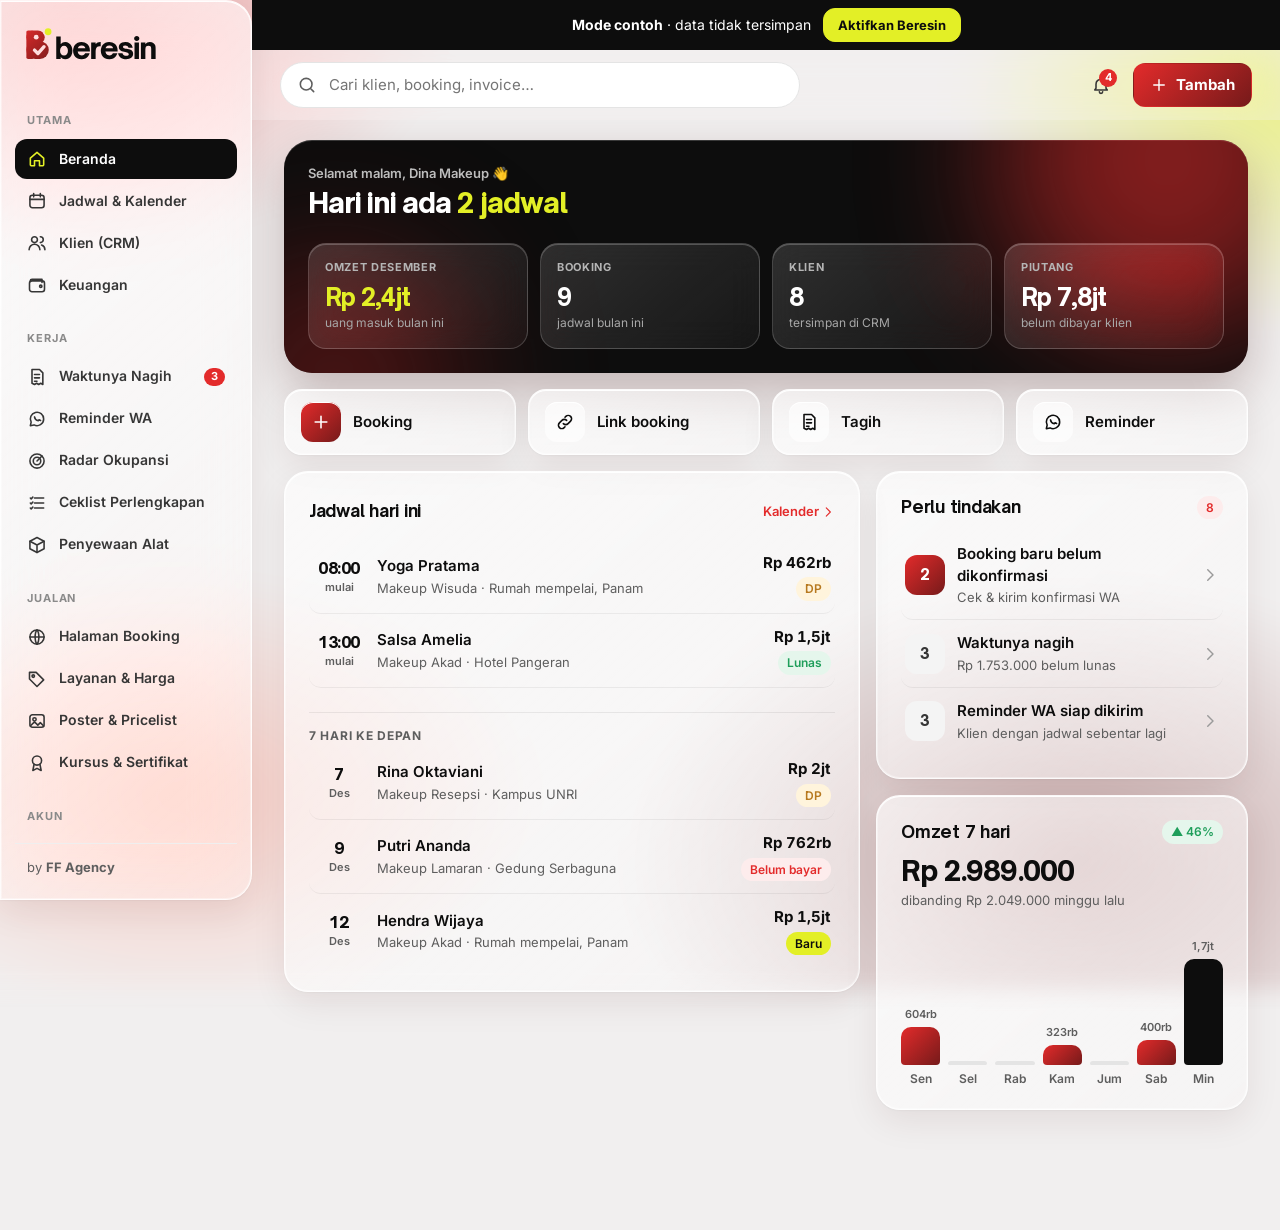
==== commit 38dfa75f: "Poster: 5 gaya + promo + jadwal kosong + desain sendiri; link pendek; Customer Service (v31)" ====
--- a/index.html
+++ b/index.html
@@ -9,7 +9,7 @@
 <link rel="manifest" href="manifest.json">
 <link rel="icon" href="img/icon.svg" type="image/svg+xml">
 <link rel="apple-touch-icon" href="img/ikon-192.png">
-<link rel="stylesheet" href="app.css?v=25">
+<link rel="stylesheet" href="app.css?v=31">
 </head>
 <body>
 <aside class="samping" id="samping">
@@ -29,16 +29,19 @@
 <div id="toast" class="toast" role="status" aria-live="polite"></div>
 <input type="file" id="filePulih" accept="application/json" hidden>
 <input type="file" id="fileGambar" accept="image/*" multiple hidden>
-<script src="js/core.js?v=25"></script>
-<script src="js/ui.js?v=25"></script>
-<script src="js/v_beranda.js?v=25"></script>
-<script src="js/v_booking.js?v=25"></script>
-<script src="js/v_klien.js?v=25"></script>
-<script src="js/v_uang.js?v=25"></script>
-<script src="js/v_publik.js?v=25"></script>
-<script src="js/v_lain.js?v=25"></script>
-<script src="js/lisensi.js?v=25"></script>
-<script src="js/sinkron.js?v=25"></script>
-<script src="js/app.js?v=25"></script>
+<script src="js/core.js?v=31"></script>
+<script src="js/ui.js?v=31"></script>
+<script src="js/v_beranda.js?v=31"></script>
+<script src="js/v_booking.js?v=31"></script>
+<script src="js/v_klien.js?v=31"></script>
+<script src="js/v_uang.js?v=31"></script>
+<script src="js/v_publik.js?v=31"></script>
+<script src="js/v_lain.js?v=31"></script>
+<script src="js/poster.js?v=31"></script>
+<script src="js/lisensi.js?v=31"></script>
+<script src="js/sinkron.js?v=31"></script>
+<script src="js/rekap.js?v=31"></script>
+<script src="js/tautan.js?v=31"></script>
+<script src="js/app.js?v=31"></script>
 </body>
 </html>
--- a/app.css
+++ b/app.css
@@ -485,3 +485,23 @@
 .pita-contoh{position:sticky;top:0;z-index:60;display:flex;align-items:center;justify-content:center;gap:12px;flex-wrap:wrap;padding:8px 16px;background:var(--ink,#0D0D0D);color:#fff;font-size:14px;text-align:center}
 .pita-contoh .btn{min-height:34px;padding:0 14px;font-size:13px}
 body.publik .pita-contoh{display:none}
+
+/* poster & pricelist */
+.poster-wrap{display:grid;grid-template-columns:minmax(0,1fr) minmax(0,1fr);gap:16px;align-items:start}
+.poster-pratinjau{position:sticky;top:16px;display:flex;flex-direction:column;align-items:center}
+.poster-pratinjau canvas{width:100%;max-width:460px;height:auto;border-radius:16px;box-shadow:var(--bayang)}
+.poster-atur{display:grid;gap:16px;min-width:0}
+.poster-atur .kartu{margin:0}
+.preset-grid{display:grid;grid-template-columns:repeat(auto-fill,minmax(130px,1fr));gap:10px}
+.preset-grid button,.templat-grid button{border:1px solid var(--garis);background:var(--putih);border-radius:14px;padding:10px;display:grid;gap:4px;justify-items:start;text-align:left;font:inherit;color:inherit;cursor:pointer}
+.preset-grid button.on,.templat-grid button.on{border-color:var(--ink);box-shadow:0 0 0 2px var(--ink)}
+.preset-grid small,.templat-grid small{font-size:12px;color:var(--muted)}
+.sw{display:inline-flex;align-items:flex-end;justify-content:flex-end;width:34px;height:26px;border-radius:8px;border:1px solid rgba(0,0,0,.12);padding:4px;flex:none}
+.sw i{width:12px;height:12px;border-radius:4px}
+.warna-poster button{display:inline-flex;align-items:center;gap:8px}
+.pilih-layanan{display:grid;gap:6px;max-height:300px;overflow:auto}
+.templat-grid{display:grid;grid-template-columns:repeat(4,minmax(0,1fr));gap:10px}
+.templat-grid img,.tp-kosong{width:100%;aspect-ratio:4/5;object-fit:cover;border-radius:10px;background:var(--bg);display:grid;place-items:center}
+.tp-kosong .ik{width:24px;height:24px}
+.geser input{width:100%}
+@media (max-width:900px){.poster-wrap{grid-template-columns:1fr}.poster-pratinjau{position:static}.templat-grid{grid-template-columns:repeat(2,minmax(0,1fr))}}
